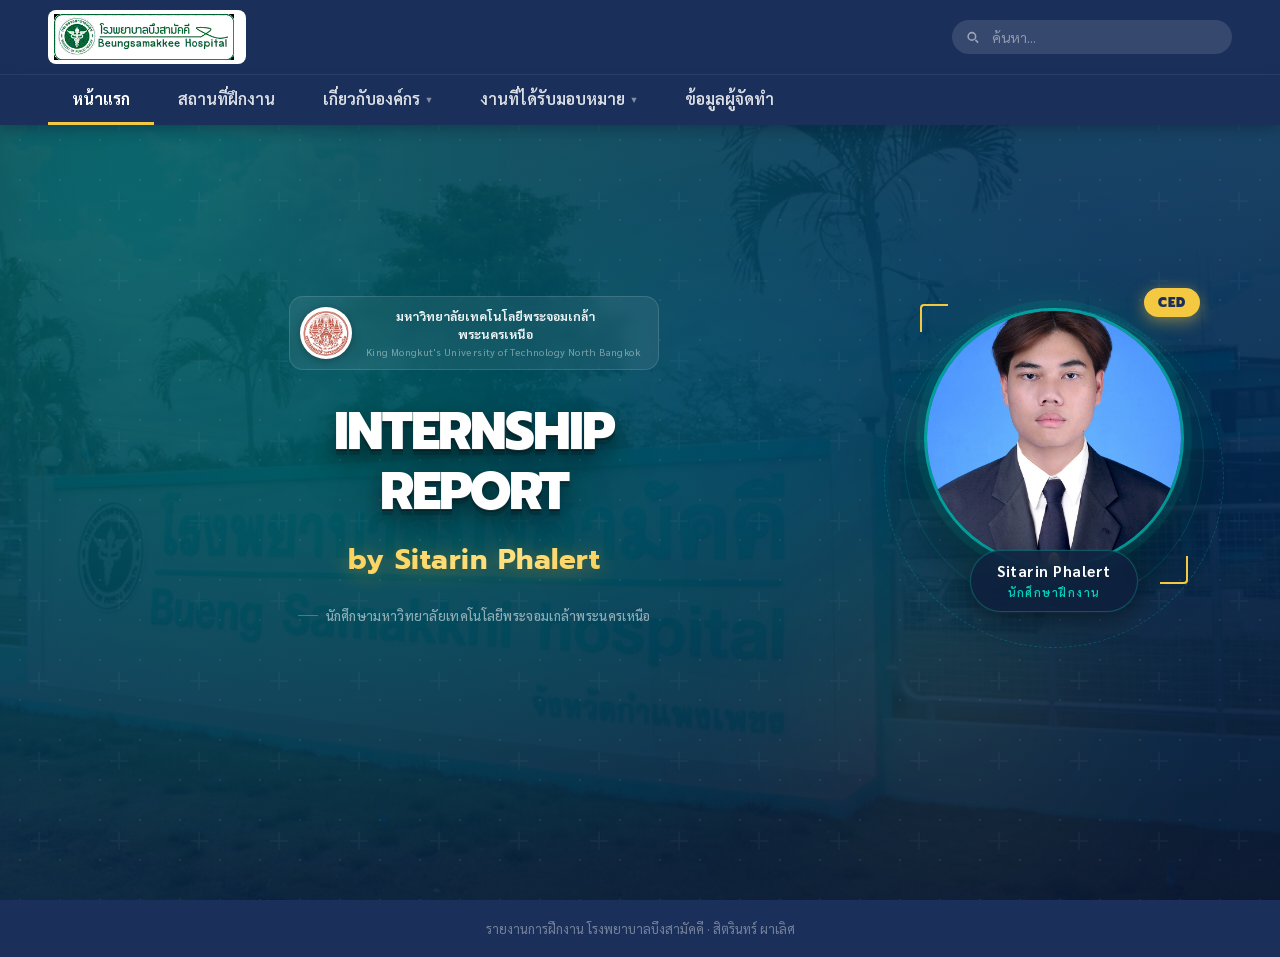
==== index.html @ ae8c8a54 "fix: rename files to lowercase for GitHub Pages case sensitivity" ====
﻿<!DOCTYPE html>
<html lang="th">
<head>
<meta charset="UTF-8">
<meta name="viewport" content="width=device-width, initial-scale=1.0">
<title>หน้าแรก - ฝึกงาน โรงพยาบาลบึงสามัคคี</title>
<link href="https://fonts.googleapis.com/css2?family=Sarabun:wght@300;400;500;600;700;800&family=Prompt:wght@400;600;700;800;900&display=swap" rel="stylesheet">
<link rel="stylesheet" href="style.css">
<style>
*, *::before, *::after { box-sizing: border-box; margin: 0; padding: 0; }
html { scroll-behavior: smooth; }
body { font-family: 'Sarabun', sans-serif; background: #0d1f2d; }

/* ══ SITE HEADER ══ */
.site-header {
  position: fixed; top: 0; left: 0; right: 0; z-index: 500;
  background: #1a2f5a;
  box-shadow: 0 2px 16px rgba(0,0,0,.25);
}
.header-top {
  display: flex; align-items: center; justify-content: space-between;
  padding: 10px 48px;
  border-bottom: 1px solid rgba(255,255,255,.08);
}
.logo-box {
  background: #fff; border-radius: 8px;
  padding: 4px 12px 4px 6px;
  display: inline-flex; align-items: center; text-decoration: none;
}
.logo-box img { height: 46px; object-fit: contain; display: block; }
.header-search { position: relative; width: 280px; }
.header-search input {
  width: 100%; padding: 8px 16px 8px 40px;
  border: none; border-radius: 30px;
  background: rgba(255,255,255,.12); color: #fff;
  font-family: 'Sarabun', sans-serif; font-size: 14px; outline: none;
  transition: background .2s;
}
.header-search input::placeholder { color: rgba(255,255,255,.45); }
.header-search input:focus { background: rgba(255,255,255,.2); }
.header-search svg {
  position: absolute; left: 13px; top: 50%;
  transform: translateY(-50%); pointer-events: none; opacity: .5;
}
.header-nav { display: flex; align-items: center; padding: 0 48px; }
.nav-item { position: relative; }
.nav-link {
  display: flex; align-items: center; gap: 6px;
  padding: 13px 24px;
  font-family: 'Sarabun', sans-serif; font-size: 16px; font-weight: 600;
  color: rgba(255,255,255,.85); text-decoration: none;
  border-bottom: 3px solid transparent;
  transition: color .2s, border-color .2s, background .2s; white-space: nowrap;
}
.nav-link:hover { color: #fff; background: rgba(255,255,255,.06); }
.nav-link.active { color: #fff; border-bottom-color: #f5c842; font-weight: 700; }
.nav-arrow { font-size: 9px; opacity: .55; transition: transform .2s; }
.nav-item:hover .nav-arrow { transform: rotate(180deg); }
.nav-drop {
  display: none; position: absolute; top: 100%; left: 0;
  background: #fff; min-width: 210px;
  border-radius: 0 0 14px 14px;
  box-shadow: 0 10px 32px rgba(26,47,90,.18);
  overflow: hidden; z-index: 600;
  border-top: 3px solid #f5c842;
}
.nav-item:hover .nav-drop { display: block; }
.nav-drop a {
  display: block; padding: 12px 20px;
  font-size: 14px; color: #3a4a5e; text-decoration: none; font-weight: 500;
  border-bottom: 1px solid #f0f4f8; transition: background .15s, padding .15s;
}
.nav-drop a:last-child { border: none; }
.nav-drop a:hover { background: #f5f7fa; color: #1a2f5a; padding-left: 26px; }
.nav-drop .drop-header {
  padding: 9px 20px; font-size: 11px; font-weight: 800;
  color: #1a2f5a; background: #f5f7fa;
  letter-spacing: 1.5px; text-transform: uppercase;
  pointer-events: none; border-bottom: 1px solid #e8ecf0;
}

/* ══ HERO ══ */
.hero {
  position: relative; min-height: 100vh;
  display: flex; align-items: center;
  padding-top: 100px; overflow: hidden;
}

/* Photo background */
.hero-bg {
  position: absolute; inset: 0;
  background: url('hospital.png') center / cover no-repeat;
  z-index: 0;
  transform: scale(1.04);
}
/* Darker, richer overlay with vignette */
.hero-bg::after {
  content: ''; position: absolute; inset: 0;
  background:
    radial-gradient(ellipse at 30% 50%, rgba(0,120,110,.55) 0%, transparent 65%),
    radial-gradient(ellipse at 75% 40%, rgba(0,50,100,.45) 0%, transparent 60%),
    linear-gradient(160deg,
      rgba(0,80,80,.90) 0%,
      rgba(0,45,80,.88) 45%,
      rgba(8,20,50,.95) 100%);
}

/* Subtle dot-grid texture */
.hero-grid {
  position: absolute; inset: 0; z-index: 1;
  background-image: radial-gradient(circle, rgba(255,255,255,.07) 1px, transparent 1px);
  background-size: 40px 40px;
}

/* Decorative glow orbs for depth */
.hero-orb {
  position: absolute; border-radius: 50%;
  filter: blur(90px); z-index: 1; pointer-events: none;
}
.hero-orb-1 {
  width: 500px; height: 500px;
  background: radial-gradient(circle, rgba(0,210,190,.18) 0%, transparent 70%);
  top: -10%; left: -8%;
}
.hero-orb-2 {
  width: 400px; height: 400px;
  background: radial-gradient(circle, rgba(245,200,66,.12) 0%, transparent 70%);
  bottom: 0; right: 10%;
}
.hero-orb-3 {
  width: 300px; height: 300px;
  background: radial-gradient(circle, rgba(30,80,200,.15) 0%, transparent 70%);
  top: 30%; right: 30%;
}

/* Content wrapper */
.hero-inner {
  position: relative; z-index: 2;
  width: 100%; max-width: 1200px; margin: 0 auto;
  padding: 60px 56px 80px;
  display: flex; align-items: center; gap: 72px;
}

/* ── Left: text ── */
.hero-text { flex: 1; }

/* ── University badge (top of text column) ── */
.hero-uni-badge {
  display: inline-flex; align-items: center; gap: 14px;
  background: rgba(255,255,255,.07);
  border: 1px solid rgba(255,255,255,.13);
  border-radius: 14px; padding: 10px 18px 10px 10px;
  margin-bottom: 32px;
  backdrop-filter: blur(6px);
  width: fit-content;
}
.hero-uni-logo {
  width: 52px; height: 52px; flex-shrink: 0;
  object-fit: contain;
  background: #fff; border-radius: 50%;
  padding: 3px;
  box-shadow: 0 2px 10px rgba(0,0,0,.3);
}
.hero-uni-info { display: flex; flex-direction: column; gap: 2px; }
.hero-uni-name {
  font-family: 'Sarabun', sans-serif;
  font-size: 12.5px; font-weight: 700;
  color: rgba(255,255,255,.92);
  line-height: 1.4; max-width: 260px;
}
.hero-uni-en {
  font-size: 10px; font-weight: 500; letter-spacing: .4px;
  color: rgba(255,255,255,.4); line-height: 1.3;
}

/* Main title */
.hero-title {
  font-family: 'Prompt', sans-serif;
  font-size: clamp(52px, 6.5vw, 86px);
  font-weight: 900; color: #fff;
  line-height: .94; margin-bottom: 16px;
  text-transform: uppercase; letter-spacing: -2px;
  text-shadow:
    0 1px 0 rgba(255,255,255,.1),
    0 2px 0 rgba(0,0,0,.3),
    0 6px 0 rgba(0,0,0,.15),
    0 10px 20px rgba(0,0,0,.4),
    0 22px 56px rgba(0,0,0,.22);
}

/* "by Sitarin Phalert" — gold */
.hero-by {
  display: block;
  font-family: 'Prompt', sans-serif;
  font-size: clamp(18px, 2.2vw, 28px);
  font-weight: 700; letter-spacing: .5px;
  background: linear-gradient(100deg, #f5c842 15%, #ffe080 55%, #e8a800 100%);
  -webkit-background-clip: text; -webkit-text-fill-color: transparent;
  background-clip: text;
  filter: drop-shadow(0 3px 10px rgba(245,180,0,.4));
  margin-bottom: 18px;
}

/* Student info line */
.hero-student {
  display: inline-flex; align-items: center; gap: 8px;
  font-size: 13px; font-weight: 500;
  color: rgba(255,255,255,.55);
  letter-spacing: .3px;
}
.hero-student::before {
  content: '';
  display: inline-block; width: 20px; height: 1px;
  background: rgba(0,210,190,.6);
  flex-shrink: 0;
}

/* ── Right: photo ── */
.hero-photo-wrap {
  flex-shrink: 0;
  display: flex; flex-direction: column; align-items: center; gap: 0;
  position: relative;
}

/* Outer decorative rings */
.photo-ring-outer {
  position: absolute;
  width: 340px; height: 340px; border-radius: 50%;
  border: 1px dashed rgba(0,210,190,.25);
  animation: spin-slow 18s linear infinite;
}
.photo-ring-outer::before {
  content: ''; position: absolute;
  top: 10px; left: 50%; transform: translateX(-50%);
  width: 10px; height: 10px; border-radius: 50%;
  background: #00d2be;
  box-shadow: 0 0 12px #00d2be;
}
@keyframes spin-slow { to { transform: rotate(360deg); } }

.photo-ring-mid {
  position: absolute;
  width: 300px; height: 300px; border-radius: 50%;
  border: 1px solid rgba(0,210,190,.18);
}

/* Main photo circle */
.hero-photo-ring {
  position: relative; z-index: 2;
  width: 260px; height: 260px; border-radius: 50%;
  background: rgba(0,210,190,.1);
  border: 3px solid rgba(0,210,190,.6);
  box-shadow:
    0 0 0 8px rgba(0,210,190,.08),
    0 0 40px rgba(0,210,190,.2),
    0 24px 60px rgba(0,0,0,.5),
    inset 0 1px 0 rgba(255,255,255,.1);
  overflow: hidden;
  display: flex; align-items: center; justify-content: center;
  animation: photo-float 5s ease-in-out infinite;
}
@keyframes photo-float {
  0%,100% { transform: translateY(0); }
  50%      { transform: translateY(-10px); }
}
.hero-photo-ring img { width: 100%; height: 100%; object-fit: cover; }
.photo-placeholder {
  display: flex; flex-direction: column; align-items: center; gap: 12px;
  color: rgba(255,255,255,.4); font-size: 12px; text-align: center; padding: 28px;
}
.photo-placeholder svg { opacity: .35; }

/* Name badge — overlaps bottom of ring */
.hero-name-badge {
  position: relative; z-index: 3;
  margin-top: -18px;
  background: rgba(15,30,60,.75);
  backdrop-filter: blur(12px);
  border: 1px solid rgba(0,210,190,.3);
  border-radius: 40px; padding: 10px 26px; text-align: center;
  box-shadow: 0 8px 24px rgba(0,0,0,.35), 0 0 0 1px rgba(255,255,255,.04);
}
.hero-name-badge strong {
  display: block; color: #fff; font-size: 15px; font-weight: 700;
  letter-spacing: .5px;
}
.hero-name-badge small {
  color: #00d2be; font-size: 11px; font-weight: 600; letter-spacing: 1.5px;
  text-transform: uppercase;
}

/* Decorative corner accents around photo */
.photo-accent {
  position: absolute; z-index: 3; pointer-events: none;
}
.photo-accent-tl {
  top: -4px; left: -4px;
  width: 28px; height: 28px;
  border-top: 2px solid #f5c842; border-left: 2px solid #f5c842;
  border-radius: 4px 0 0 0;
}
.photo-accent-br {
  bottom: 28px; right: -4px;
  width: 28px; height: 28px;
  border-bottom: 2px solid #f5c842; border-right: 2px solid #f5c842;
  border-radius: 0 0 4px 0;
}

/* Year pill floating above */
.photo-year {
  position: absolute; top: -20px; right: -16px; z-index: 4;
  background: #f5c842; color: #1a2f5a;
  font-family: 'Prompt', sans-serif;
  font-size: 13px; font-weight: 900;
  padding: 5px 14px; border-radius: 20px;
  box-shadow: 0 4px 16px rgba(245,200,66,.5);
  letter-spacing: 1px;
}


/* ══ FOOTER ══ */
.page-footer {
  background: #1a2f5a;
  text-align: center; padding: 20px;
  font-size: 13px; color: rgba(255,255,255,.4);
}

/* ── Responsive ── */
@media (max-width: 900px) {
  .hero-inner { flex-direction: column; text-align: center; padding: 40px 24px 60px; }
  .hero-uni-badge { margin-left: auto; margin-right: auto; }
  .hero-student { justify-content: center; }
  .hero-photo-ring { width: 220px; height: 220px; }
  .photo-ring-outer { width: 290px; height: 290px; }
  .photo-ring-mid { width: 255px; height: 255px; }
  .header-top { padding: 10px 20px; }
  .header-nav { padding: 0 20px; }
}
@media (max-width: 600px) {
  .hero-title { font-size: 44px; letter-spacing: -1px; }
  .hero-by { font-size: 18px; }
  .hero-uni-name { font-size: 11.5px; max-width: 200px; }
}
</style>
</head>
<body>

<!-- ══ SITE HEADER ══ -->
<div class="site-header">
  <div class="header-top">
    <a href="index.html" class="logo-box">
      <img src="[data-uri]" alt="โรงพยาบาลบึงสามัคคี">
    </a>
    <div class="header-search">
      <svg width="15" height="15" viewBox="0 0 24 24" fill="none" stroke="white" stroke-width="2.5"><circle cx="11" cy="11" r="6"/><path d="M21 21l-4.35-4.35"/></svg>
      <input type="text" placeholder="ค้นหา...">
    </div>
  </div>
  <nav class="header-nav">
    <div class="nav-item"><a href="index.html" class="nav-link active">หน้าแรก</a></div>
    <div class="nav-item">
      <a href="place.html" class="nav-link">สถานที่ฝึกงาน</a>
    </div>
    <div class="nav-item">
      <a href="org.html" class="nav-link">เกี่ยวกับองค์กร <span class="nav-arrow">▼</span></a>
      <div class="nav-drop">
        <a href="org.html">โครงสร้างองค์กร</a>
        <a href="org-group.html">โครงสร้างกลุ่มงาน</a>
        <a href="org-roles.html">บทบาทหน้าที่</a>
      </div>
    </div>
    <div class="nav-item">
      <a href="work.html" class="nav-link">งานที่ได้รับมอบหมาย <span class="nav-arrow">▼</span></a>
      <div class="nav-drop">
        <div class="drop-header">ระยะเวลาฝึกงาน</div>
        <a href="work.html#week1">สัปดาห์ที่ 1</a><a href="work.html#week2">สัปดาห์ที่ 2</a>
        <a href="work.html#week3">สัปดาห์ที่ 3</a><a href="work.html#week4">สัปดาห์ที่ 4</a>
        <a href="work.html#week5">สัปดาห์ที่ 5</a><a href="work.html#week6">สัปดาห์ที่ 6</a>
        <a href="work.html#week7">สัปดาห์ที่ 7</a><a href="work.html#week8">สัปดาห์ที่ 8</a>
      </div>
    </div>
    <div class="nav-item"><a href="about.html" class="nav-link">ข้อมูลผู้จัดทำ</a></div>
  </nav>
</div>

<!-- ══ HERO ══ -->
<section class="hero">
  <div class="hero-bg"></div>
  <div class="hero-grid"></div>
  <!-- Depth orbs -->
  <div class="hero-orb hero-orb-1"></div>
  <div class="hero-orb hero-orb-2"></div>
  <div class="hero-orb hero-orb-3"></div>

  <div class="hero-inner">

    <!-- Left: text -->
    <div class="hero-text">

      <!-- University badge -->
      <div class="hero-uni-badge">
        <img src="uni_logo.png" class="hero-uni-logo" alt="KMUTNB">
        <div class="hero-uni-info">
          <span class="hero-uni-name">มหาวิทยาลัยเทคโนโลยีพระจอมเกล้าพระนครเหนือ</span>
          <span class="hero-uni-en">King Mongkut's University of Technology North Bangkok</span>
        </div>
      </div>

      <!-- Main title -->
      <h1 class="hero-title">INTERNSHIP<br>REPORT</h1>
      <span class="hero-by">by Sitarin Phalert</span>
      <p class="hero-student">นักศึกษามหาวิทยาลัยเทคโนโลยีพระจอมเกล้าพระนครเหนือ</p>

    </div>

    <!-- Right: photo -->
    <div class="hero-photo-wrap">
      <div class="photo-ring-outer"></div>
      <div class="photo-ring-mid"></div>
      <div class="photo-year">CED</div>
      <div class="photo-accent photo-accent-tl"></div>
      <div class="photo-accent photo-accent-br"></div>
      <div class="hero-photo-ring">
        <img src="images/student.jpg" alt="สิตรินทร์ ผาเลิศ">
      </div>
      <div class="hero-name-badge">
        <strong>Sitarin Phalert</strong>
        <small>นักศึกษาฝึกงาน</small>
      </div>
    </div>

  </div>

</section>

<!-- ══ FOOTER ══ -->
<footer class="page-footer">
  รายงานการฝึกงาน โรงพยาบาลบึงสามัคคี · สิตรินทร์ ผาเลิศ 
</footer>

<script src="search.js"></script>
</body>
</html>
---- style.css ----
* { margin:0; padding:0; box-sizing:border-box; }
:root {
  --navy:#1a2f5a;
  --green:#1e6b3c;
  --teal:#2da89a;
  --gold:#f5c842;
  --white:#fff;
  --gray:#f5f7fa;
}
body { font-family:'Sarabun',sans-serif; background:var(--gray); color:var(--navy); scroll-behavior:smooth; }

/* HEADER */
header {
  background:#fff;
  padding:10px 40px;
  display:flex; align-items:center; justify-content:space-between;
  box-shadow:0 2px 12px rgba(0,0,0,.08);
  position:sticky; top:0; z-index:200;
}
.search-wrap { position:relative; }
.search-wrap input {
  padding:9px 18px 9px 42px; border:1.5px solid #e0e4ea;
  border-radius:30px; font-family:'Sarabun',sans-serif;
  font-size:14px; width:280px; outline:none; background:#f5f7fa;
  transition:border-color .2s;
}
.search-wrap input:focus { border-color:var(--teal); }
.search-wrap svg { position:absolute; left:14px; top:50%; transform:translateY(-50%); color:#aaa; }

/* NAVBAR */
nav {
  background:var(--navy);
  display:flex; align-items:center; gap:0;
  padding:0 40px;
  box-shadow:0 3px 12px rgba(26,47,90,.25);
}
.nav-item { position:relative; }
.nav-link {
  display:flex; align-items:center; gap:6px;
  color:rgba(255,255,255,.8); text-decoration:none;
  font-size:15px; font-weight:600;
  padding:15px 22px;
  border-bottom:3px solid transparent;
  transition:all .2s; white-space:nowrap;
}
.nav-link:hover { color:#fff; background:rgba(255,255,255,.08); }
.nav-link.active { color:var(--gold); border-bottom-color:var(--gold); }
.nav-arrow { font-size:9px; opacity:.6; }
.dropdown {
  display:none; position:absolute; top:100%; left:0;
  background:#fff; min-width:200px;
  border-radius:0 0 14px 14px;
  box-shadow:0 12px 32px rgba(26,47,90,.15);
  overflow:hidden; z-index:300;
}
.nav-item:hover .dropdown { display:block; }
.dropdown a {
  display:block; padding:12px 20px;
  color:var(--navy); text-decoration:none; font-size:14px; font-weight:500;
  border-bottom:1px solid #f0f2f6;
  transition:background .15s, color .15s;
}
.dropdown a:last-child { border:none; }
.dropdown a:hover { background:var(--gray); color:var(--teal); padding-left:26px; }

/* HERO */
.hero {
  min-height:88vh;
  background:linear-gradient(135deg,var(--navy) 0%,#1b4d35 55%,var(--teal) 100%);
  display:flex; flex-direction:column; align-items:center; justify-content:center;
  text-align:center; padding:60px 32px;
  position:relative; overflow:hidden;
}
.hero::before {
  content:'';
  position:absolute; inset:0;
  background:radial-gradient(ellipse at 20% 50%, rgba(45,168,154,.2) 0%, transparent 60%),
             radial-gradient(ellipse at 80% 20%, rgba(245,200,66,.1) 0%, transparent 50%);
}
.hero::after {
  content:'';
  position:absolute; inset:0;
  background:url("data:image/svg+xml,%3Csvg width='80' height='80' viewBox='0 0 80 80' xmlns='http://www.w3.org/2000/svg'%3E%3Cg fill='%23ffffff' fill-opacity='0.03'%3E%3Cpath d='M40 40v-8h-2v8h-8v2h8v8h2v-8h8v-2h-8z'/%3E%3C/g%3E%3C/svg%3E");
}
.hero-content { position:relative; z-index:1; max-width:700px; }
.hero-badge {
  display:inline-block;
  background:rgba(245,200,66,.15); border:1px solid rgba(245,200,66,.5);
  color:var(--gold); font-size:12px; font-weight:700;
  letter-spacing:3px; padding:6px 20px; border-radius:30px;
  margin-bottom:28px; text-transform:uppercase;
}
.hero h1 {
  font-family:'Prompt',sans-serif;
  font-size:52px; font-weight:800; color:#fff;
  line-height:1.15; margin-bottom:16px;
}
.hero h1 .highlight { color:var(--gold); }
.hero-sub { color:rgba(255,255,255,.7); font-size:17px; margin-bottom:40px; line-height:1.7; }
.hero-sub span { color:rgba(255,255,255,.9); font-weight:600; }
.hero-btns { display:flex; gap:14px; justify-content:center; flex-wrap:wrap; }
.btn {
  padding:13px 30px; border-radius:40px; font-family:'Sarabun',sans-serif;
  font-size:15px; font-weight:700; text-decoration:none; cursor:pointer;
  border:none; transition:all .2s; display:inline-flex; align-items:center; gap:8px;
}
.btn-primary { background:var(--gold); color:var(--navy); }
.btn-primary:hover { transform:translateY(-3px); box-shadow:0 10px 28px rgba(245,200,66,.4); }
.btn-outline { background:transparent; color:#fff; border:2px solid rgba(255,255,255,.5); }
.btn-outline:hover { background:rgba(255,255,255,.12); border-color:#fff; }

/* SCROLL INDICATOR */
.scroll-down {
  position:absolute; bottom:28px; left:50%; transform:translateX(-50%);
  color:rgba(255,255,255,.4); font-size:13px; letter-spacing:1px;
  display:flex; flex-direction:column; align-items:center; gap:6px;
  animation:bounce 2s infinite;
}
@keyframes bounce { 0%,100%{transform:translateX(-50%) translateY(0)} 50%{transform:translateX(-50%) translateY(8px)} }

/* SECTIONS */
.section { padding:64px 40px; max-width:1100px; margin:0 auto; }
.section-badge {
  display:inline-block;
  background:#e6f7f5; color:var(--teal);
  font-size:12px; font-weight:700; letter-spacing:2px;
  padding:5px 16px; border-radius:20px; margin-bottom:14px; text-transform:uppercase;
}
.section-title {
  font-family:'Prompt',sans-serif;
  font-size:32px; font-weight:800; color:var(--navy);
  margin-bottom:8px;
}
.section-title span { color:var(--teal); }
.section-desc { color:#7a8a9e; font-size:15px; margin-bottom:40px; }
.divider { width:56px; height:4px; background:var(--gold); border-radius:4px; margin:12px 0 36px; }

/* STUDENT CARD */
.student-section {
  background:linear-gradient(135deg,var(--navy),#1b4d35);
  padding:64px 40px;
}
.student-inner { max-width:1100px; margin:0 auto; display:grid; grid-template-columns:300px 1fr; gap:48px; align-items:center; }
.student-photo {
  width:240px; height:240px; border-radius:50%;
  background:rgba(255,255,255,.1);
  border:4px solid var(--gold);
  display:flex; align-items:center; justify-content:center;
  font-size:80px; margin:0 auto;
  box-shadow:0 0 0 8px rgba(245,200,66,.15);
}
.student-info { color:#fff; }
.student-tag {
  background:rgba(245,200,66,.2); border:1px solid rgba(245,200,66,.4);
  color:var(--gold); font-size:12px; font-weight:700;
  letter-spacing:2px; padding:4px 14px; border-radius:20px;
  display:inline-block; margin-bottom:16px; text-transform:uppercase;
}
.student-name {
  font-family:'Prompt',sans-serif;
  font-size:38px; font-weight:800; margin-bottom:6px; line-height:1.1;
}
.student-nickname { color:rgba(255,255,255,.6); font-size:16px; margin-bottom:24px; }
.student-rows { display:flex; flex-direction:column; gap:10px; }
.student-row {
  display:flex; align-items:flex-start; gap:12px;
  padding:10px 16px; background:rgba(255,255,255,.07);
  border-radius:10px; font-size:14px;
}
.student-row-icon { font-size:18px; flex-shrink:0; }
.student-row-label { color:rgba(255,255,255,.5); font-size:11px; font-weight:700; letter-spacing:.5px; margin-bottom:2px; }
.student-row-val { color:#fff; font-weight:600; }

/* HOSPITAL SECTION */
.hosp-grid { display:grid; grid-template-columns:1fr 1fr; gap:20px; margin-bottom:32px; }
.hosp-card {
  background:#fff; border-radius:16px; padding:22px;
  box-shadow:0 2px 16px rgba(26,47,90,.07);
  display:flex; gap:16px; align-items:flex-start;
  transition:transform .2s, box-shadow .2s;
}
.hosp-card:hover { transform:translateY(-4px); box-shadow:0 8px 28px rgba(26,47,90,.12); }
.hosp-icon {
  width:48px; height:48px; border-radius:12px;
  background:linear-gradient(135deg,var(--navy),var(--green));
  display:flex; align-items:center; justify-content:center;
  font-size:22px; flex-shrink:0;
}
.hosp-label { font-size:11px; font-weight:700; color:#aab; text-transform:uppercase; letter-spacing:.5px; margin-bottom:4px; }
.hosp-val { font-size:15px; font-weight:700; color:var(--navy); line-height:1.4; }

/* CALENDAR */
.cal-wrap {
  background:#fff; border-radius:20px; padding:32px;
  box-shadow:0 2px 16px rgba(26,47,90,.07);
}
.cal-info-bar {
  display:flex; gap:16px; margin-bottom:24px; flex-wrap:wrap;
  padding:16px 20px; background:var(--gray); border-radius:12px;
}
.cal-info-item { display:flex; align-items:center; gap:8px; font-size:13px; font-weight:600; color:var(--navy); }
.ci-dot { width:10px; height:10px; border-radius:50%; }

.calendars-grid { display:grid; grid-template-columns:repeat(3,1fr); gap:20px; }
.cal-card { border-radius:14px; overflow:hidden; box-shadow:0 2px 10px rgba(26,47,90,.08); }
.cal-head {
  background:var(--navy); color:#fff;
  padding:14px 16px; display:flex; align-items:center; justify-content:space-between;
}
.cal-year { font-size:14px; font-weight:800; color:var(--gold); }
.cal-month-name { font-size:16px; font-weight:700; }
.cal-body-inner { padding:12px; background:#fff; }
.cal-grid { display:grid; grid-template-columns:repeat(7,1fr); gap:2px; text-align:center; }
.cdn { font-size:9px; font-weight:700; color:#bbb; padding:5px 0; }
.cdn:first-child,.cdn:last-child { color:#e85b5b; }
.cd { font-size:12px; padding:6px 2px; border-radius:6px; line-height:1; position:relative; }
.cd.sun,.cd.sat { color:#e85b5b; }
.cd.holiday { background:#fdeaea; color:#e85b5b; font-weight:700; }
.cd.start { background:var(--navy); color:#fff; font-weight:800; border-radius:50%; }
.cd.end { background:var(--gold); color:var(--navy); font-weight:800; border-radius:50%; }
.cd.workday { background:#e6f7f5; color:#1e8a6e; font-weight:600; }
.cd.today { outline:2px solid var(--gold); outline-offset:1px; }

/* STATS */
.stats-strip {
  background:linear-gradient(90deg,var(--navy),var(--green));
  padding:40px;
}
.stats-inner { max-width:1100px; margin:0 auto; display:grid; grid-template-columns:repeat(4,1fr); gap:24px; }
.stat-box { text-align:center; color:#fff; }
.stat-num {
  font-family:'Prompt',sans-serif;
  font-size:44px; font-weight:800; color:var(--gold);
  display:block; line-height:1;
}
.stat-label { font-size:14px; color:rgba(255,255,255,.7); margin-top:6px; }

/* HOLIDAY LIST */
.holiday-list { display:grid; grid-template-columns:1fr 1fr; gap:10px; }
.holiday-item {
  display:flex; align-items:center; gap:12px;
  background:#fff; padding:14px 18px; border-radius:12px;
  box-shadow:0 2px 10px rgba(26,47,90,.06);
  font-size:14px;
}
.hol-dot { width:10px; height:10px; border-radius:50%; background:#e85b5b; flex-shrink:0; }
.hol-date { font-weight:700; color:var(--navy); }
.hol-name { color:#7a8a9e; font-size:13px; }

/* FOOTER */
footer {
  background:var(--navy); color:rgba(255,255,255,.6);
  text-align:center; padding:28px;
  font-size:13px;
}
footer span { color:var(--gold); font-weight:700; }

@media(max-width:768px) {
  .hero h1 { font-size:32px; }
  .student-inner { grid-template-columns:1fr; text-align:center; }
  .hosp-grid { grid-template-columns:1fr; }
  .calendars-grid { grid-template-columns:1fr; }
  .stats-inner { grid-template-columns:repeat(2,1fr); }
  .holiday-list { grid-template-columns:1fr; }
  nav { padding:0 16px; overflow-x:auto; }
  .section { padding:40px 20px; }
}
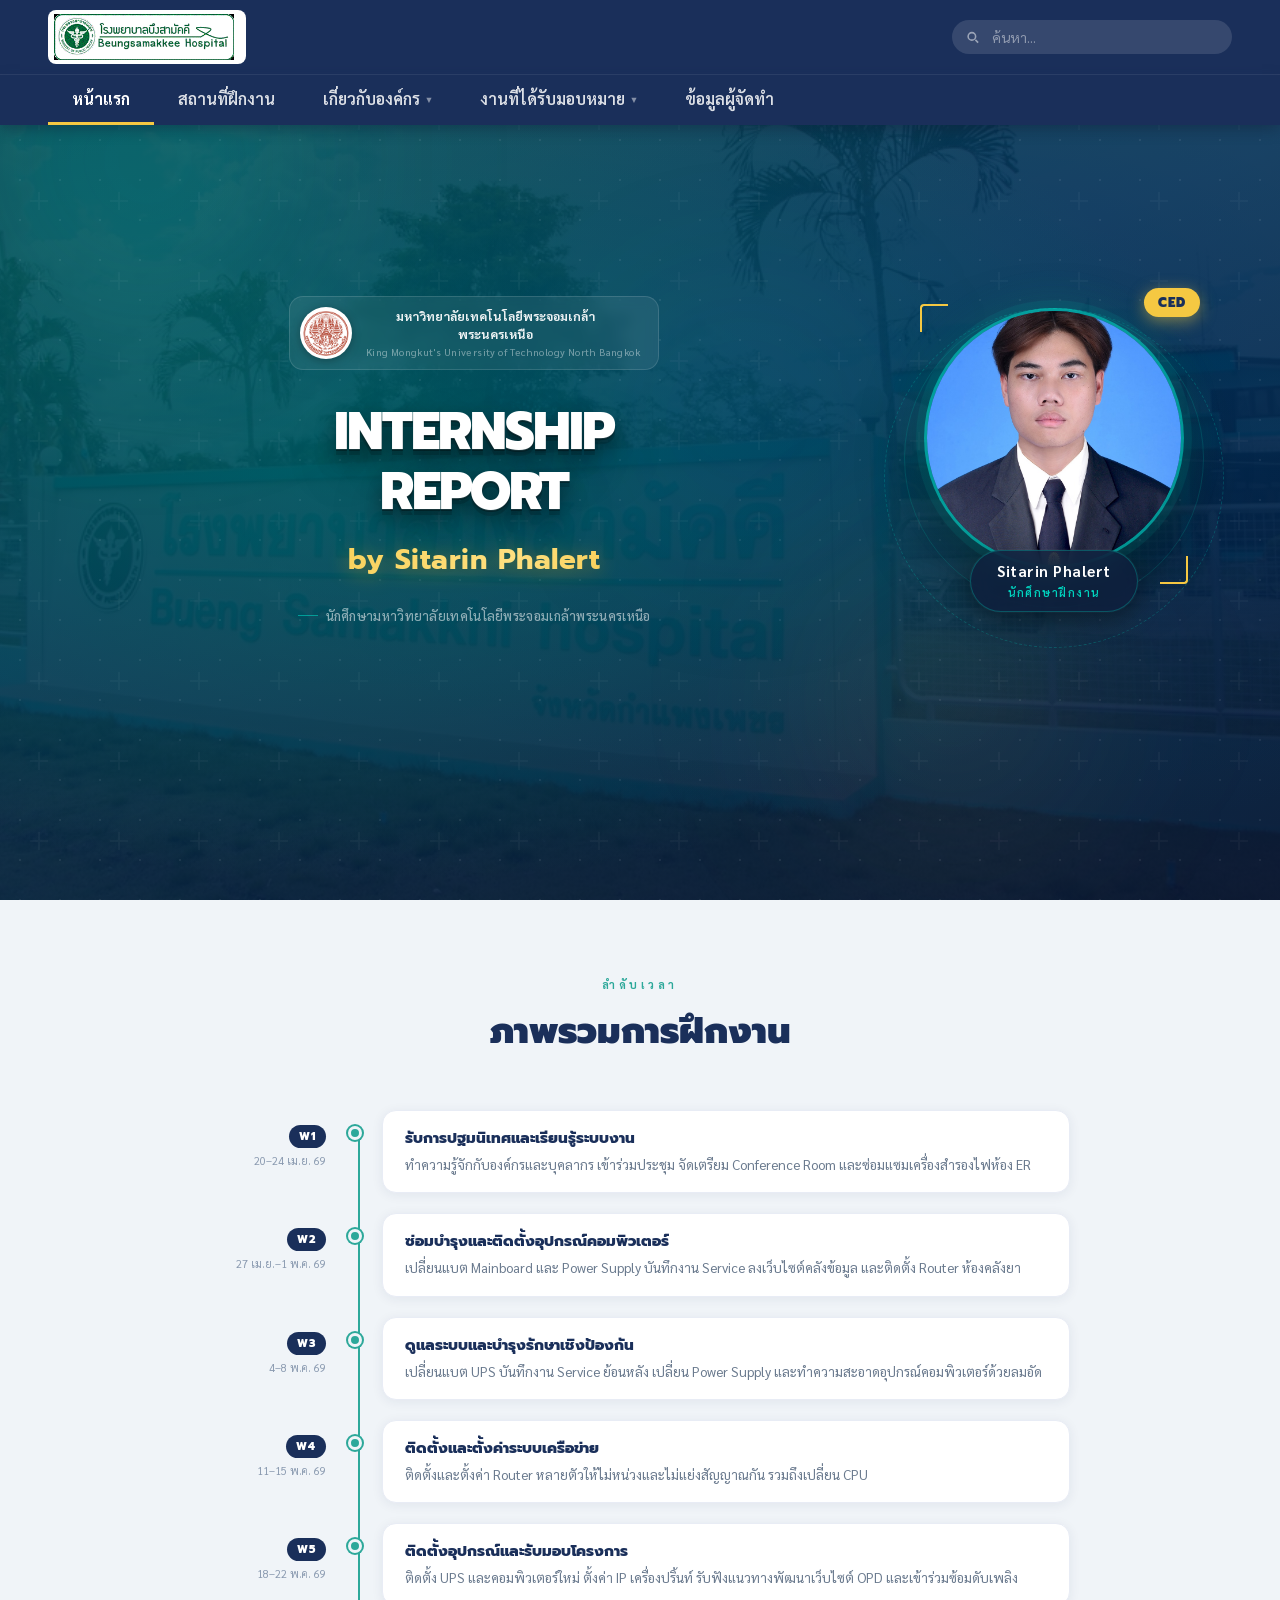
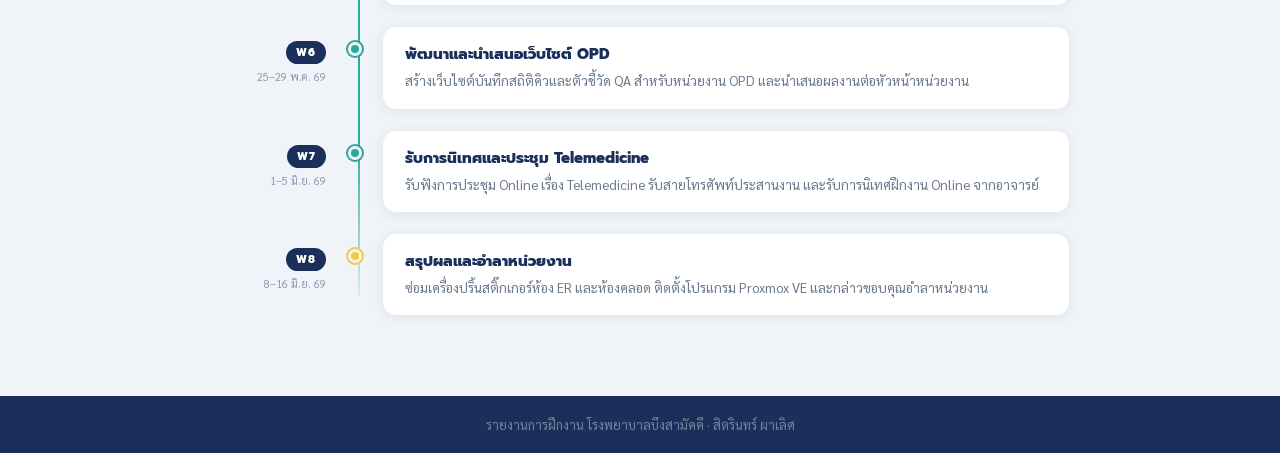
==== commit 36d1292f: "index: add internship timeline overview section" ====
--- a/index.html
+++ b/index.html
@@ -433,6 +433,180 @@
 
 </section>
 
+<!-- ══ TIMELINE SECTION ══ -->
+<section class="tl-section">
+<style>
+.tl-section {
+  background: #f0f4f8;
+  padding: 72px 40px 80px;
+}
+.tl-inner { max-width: 860px; margin: 0 auto; }
+.tl-header { text-align: center; margin-bottom: 52px; }
+.tl-eyebrow {
+  display: inline-block;
+  font-size: 11px; font-weight: 700; letter-spacing: 3.5px;
+  text-transform: uppercase; color: #2da89a; margin-bottom: 12px;
+}
+.tl-title {
+  font-family: 'Prompt', sans-serif;
+  font-size: clamp(24px, 3.5vw, 36px); font-weight: 900; color: #1a2f5a;
+}
+.tl-track {
+  position: relative;
+  padding-left: 0;
+}
+.tl-track::before {
+  content: '';
+  position: absolute; left: 148px; top: 20px; bottom: 20px; width: 2px;
+  background: linear-gradient(to bottom, #2da89a 80%, rgba(45,168,154,.1));
+}
+.tl-item {
+  display: flex; align-items: flex-start; gap: 0;
+  margin-bottom: 20px;
+}
+.tl-item:last-child { margin-bottom: 0; }
+.tl-left {
+  width: 138px; flex-shrink: 0;
+  text-align: right; padding-right: 22px; padding-top: 13px;
+}
+.tl-badge {
+  display: inline-block; background: #1a2f5a; color: #fff;
+  font-family: 'Prompt', sans-serif; font-size: 11px; font-weight: 800;
+  padding: 3px 10px; border-radius: 20px; letter-spacing: 1px; margin-bottom: 5px;
+}
+.tl-range { display: block; font-size: 11px; color: #8a9ab0; line-height: 1.4; }
+.tl-dot {
+  width: 14px; height: 14px; border-radius: 50%;
+  background: #2da89a; border: 3px solid #f0f4f8;
+  box-shadow: 0 0 0 2px #2da89a;
+  flex-shrink: 0; margin-top: 16px; position: relative; z-index: 1;
+}
+.tl-dot.last { background: #f5c842; box-shadow: 0 0 0 2px #f5c842; }
+.tl-card {
+  flex: 1; background: #fff; border-radius: 14px;
+  padding: 16px 22px; margin-left: 20px;
+  box-shadow: 0 2px 12px rgba(26,47,90,.07); border: 1.5px solid #e8ecf5;
+  transition: transform .2s, box-shadow .2s;
+}
+.tl-card:hover { transform: translateX(4px); box-shadow: 0 6px 24px rgba(26,47,90,.12); }
+.tl-card-title {
+  font-family: 'Prompt', sans-serif; font-size: 15px; font-weight: 800;
+  color: #1a2f5a; margin-bottom: 5px;
+}
+.tl-card-desc { font-size: 13.5px; color: #6a7a8e; line-height: 1.65; }
+@media(max-width: 600px) {
+  .tl-track::before { left: 100px; }
+  .tl-left { width: 90px; padding-right: 14px; }
+  .tl-section { padding: 48px 20px 56px; }
+}
+</style>
+  <div class="tl-inner">
+    <div class="tl-header">
+      <div class="tl-eyebrow">ลำดับเวลา</div>
+      <h2 class="tl-title">ภาพรวมการฝึกงาน</h2>
+    </div>
+    <div class="tl-track">
+
+      <div class="tl-item">
+        <div class="tl-left">
+          <span class="tl-badge">W1</span>
+          <span class="tl-range">20–24 เม.ย. 69</span>
+        </div>
+        <div class="tl-dot"></div>
+        <div class="tl-card">
+          <div class="tl-card-title">รับการปฐมนิเทศและเรียนรู้ระบบงาน</div>
+          <div class="tl-card-desc">ทำความรู้จักกับองค์กรและบุคลากร เข้าร่วมประชุม จัดเตรียม Conference Room และซ่อมแซมเครื่องสำรองไฟห้อง ER</div>
+        </div>
+      </div>
+
+      <div class="tl-item">
+        <div class="tl-left">
+          <span class="tl-badge">W2</span>
+          <span class="tl-range">27 เม.ย.–1 พ.ค. 69</span>
+        </div>
+        <div class="tl-dot"></div>
+        <div class="tl-card">
+          <div class="tl-card-title">ซ่อมบำรุงและติดตั้งอุปกรณ์คอมพิวเตอร์</div>
+          <div class="tl-card-desc">เปลี่ยนแบต Mainboard และ Power Supply บันทึกงาน Service ลงเว็บไซต์คลังข้อมูล และติดตั้ง Router ห้องคลังยา</div>
+        </div>
+      </div>
+
+      <div class="tl-item">
+        <div class="tl-left">
+          <span class="tl-badge">W3</span>
+          <span class="tl-range">4–8 พ.ค. 69</span>
+        </div>
+        <div class="tl-dot"></div>
+        <div class="tl-card">
+          <div class="tl-card-title">ดูแลระบบและบำรุงรักษาเชิงป้องกัน</div>
+          <div class="tl-card-desc">เปลี่ยนแบต UPS บันทึกงาน Service ย้อนหลัง เปลี่ยน Power Supply และทำความสะอาดอุปกรณ์คอมพิวเตอร์ด้วยลมอัด</div>
+        </div>
+      </div>
+
+      <div class="tl-item">
+        <div class="tl-left">
+          <span class="tl-badge">W4</span>
+          <span class="tl-range">11–15 พ.ค. 69</span>
+        </div>
+        <div class="tl-dot"></div>
+        <div class="tl-card">
+          <div class="tl-card-title">ติดตั้งและตั้งค่าระบบเครือข่าย</div>
+          <div class="tl-card-desc">ติดตั้งและตั้งค่า Router หลายตัวให้ไม่หน่วงและไม่แย่งสัญญาณกัน รวมถึงเปลี่ยน CPU</div>
+        </div>
+      </div>
+
+      <div class="tl-item">
+        <div class="tl-left">
+          <span class="tl-badge">W5</span>
+          <span class="tl-range">18–22 พ.ค. 69</span>
+        </div>
+        <div class="tl-dot"></div>
+        <div class="tl-card">
+          <div class="tl-card-title">ติดตั้งอุปกรณ์และรับมอบโครงการ</div>
+          <div class="tl-card-desc">ติดตั้ง UPS และคอมพิวเตอร์ใหม่ ตั้งค่า IP เครื่องปริ้นท์ รับฟังแนวทางพัฒนาเว็บไซต์ OPD และเข้าร่วมซ้อมดับเพลิง</div>
+        </div>
+      </div>
+
+      <div class="tl-item">
+        <div class="tl-left">
+          <span class="tl-badge">W6</span>
+          <span class="tl-range">25–29 พ.ค. 69</span>
+        </div>
+        <div class="tl-dot"></div>
+        <div class="tl-card">
+          <div class="tl-card-title">พัฒนาและนำเสนอเว็บไซต์ OPD</div>
+          <div class="tl-card-desc">สร้างเว็บไซต์บันทึกสถิติคิวและตัวชี้วัด QA สำหรับหน่วยงาน OPD และนำเสนอผลงานต่อหัวหน้าหน่วยงาน</div>
+        </div>
+      </div>
+
+      <div class="tl-item">
+        <div class="tl-left">
+          <span class="tl-badge">W7</span>
+          <span class="tl-range">1–5 มิ.ย. 69</span>
+        </div>
+        <div class="tl-dot"></div>
+        <div class="tl-card">
+          <div class="tl-card-title">รับการนิเทศและประชุม Telemedicine</div>
+          <div class="tl-card-desc">รับฟังการประชุม Online เรื่อง Telemedicine รับสายโทรศัพท์ประสานงาน และรับการนิเทศฝึกงาน Online จากอาจารย์</div>
+        </div>
+      </div>
+
+      <div class="tl-item">
+        <div class="tl-left">
+          <span class="tl-badge">W8</span>
+          <span class="tl-range">8–16 มิ.ย. 69</span>
+        </div>
+        <div class="tl-dot last"></div>
+        <div class="tl-card">
+          <div class="tl-card-title">สรุปผลและอำลาหน่วยงาน</div>
+          <div class="tl-card-desc">ซ่อมเครื่องปริ้นสติ๊กเกอร์ห้อง ER และห้องคลอด ติดตั้งโปรแกรม Proxmox VE และกล่าวขอบคุณอำลาหน่วยงาน</div>
+        </div>
+      </div>
+
+    </div>
+  </div>
+</section>
+
 <!-- ══ FOOTER ══ -->
 <footer class="page-footer">
   รายงานการฝึกงาน โรงพยาบาลบึงสามัคคี · สิตรินทร์ ผาเลิศ 
